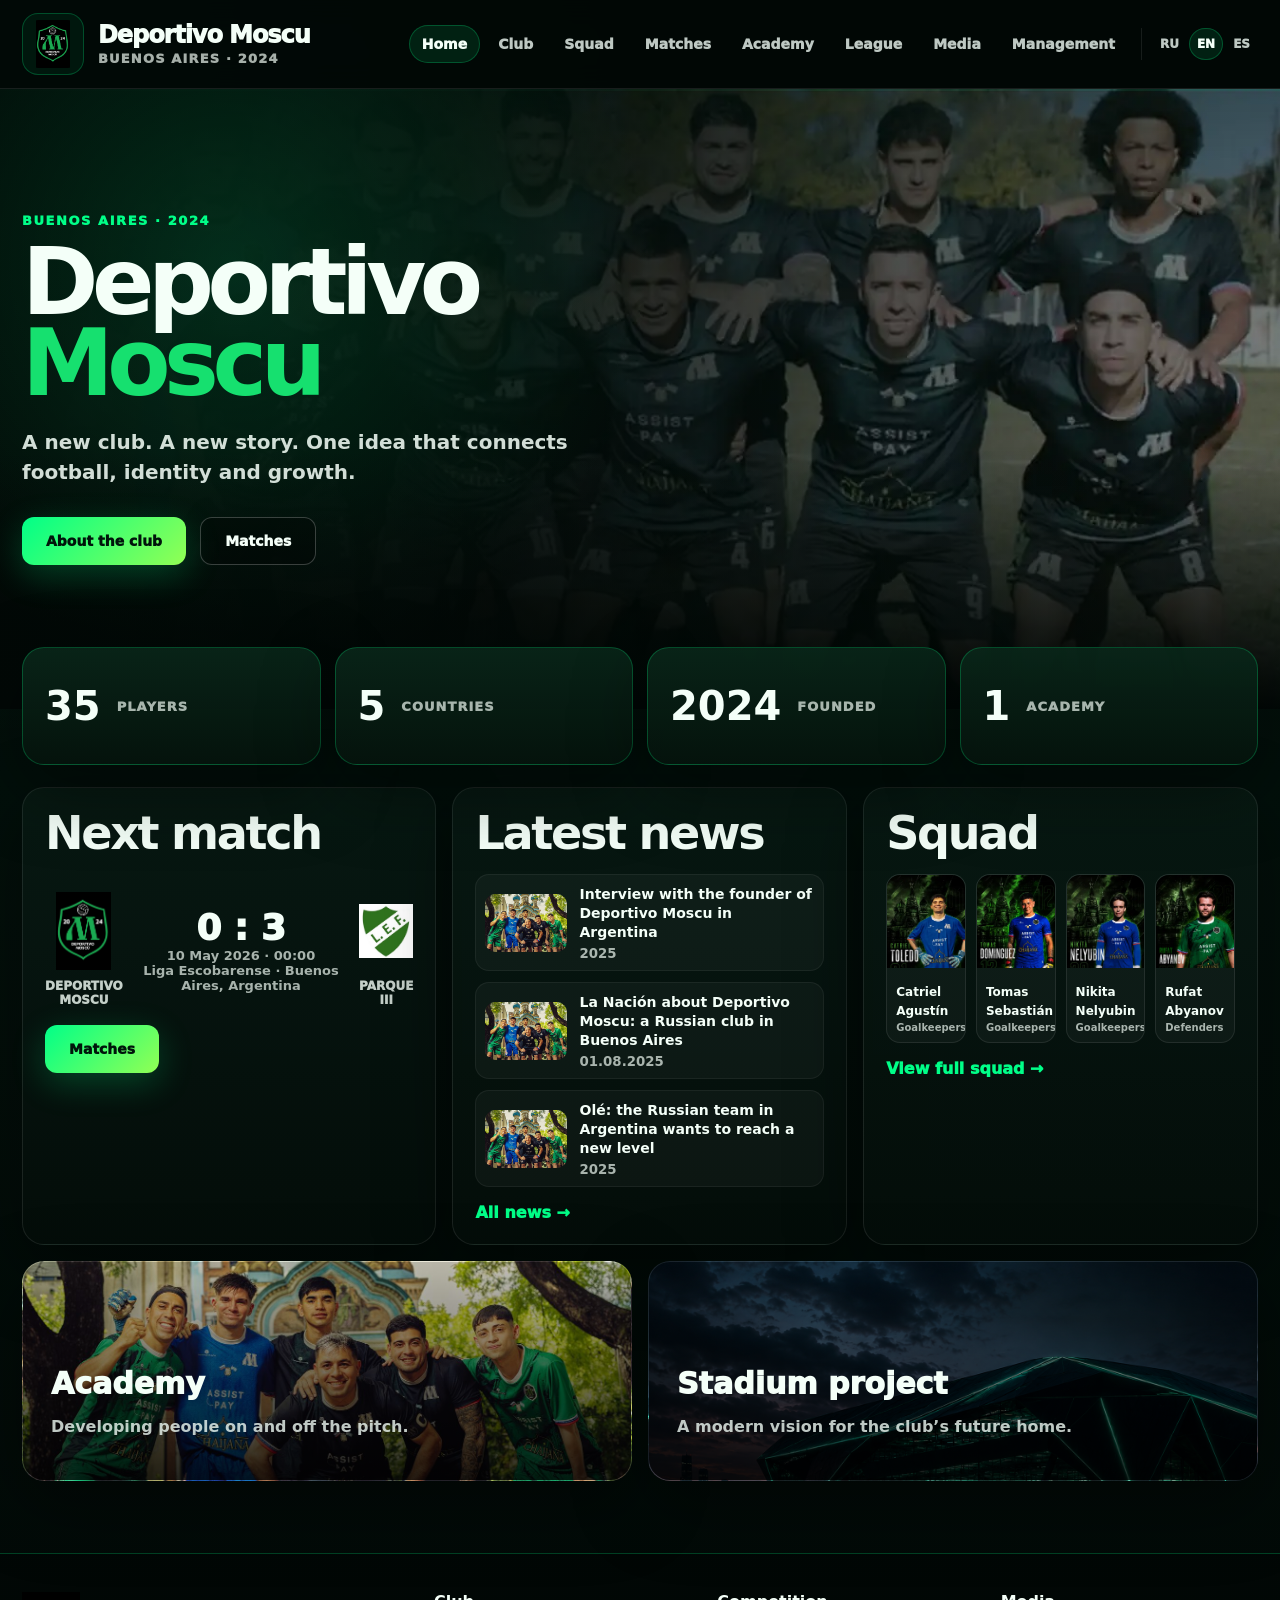
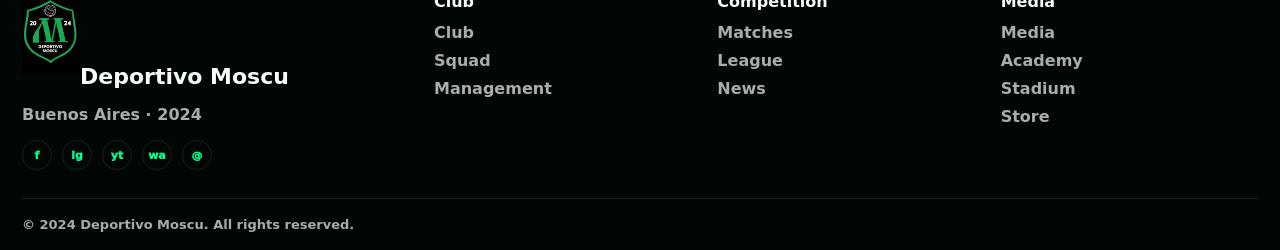
==== index.html @ e9fb39ff "Update index.html" ====
<!DOCTYPE html>

<html lang="es">
<head>
  <meta charset="UTF-8" />
  <meta name="viewport" content="width=device-width, initial-scale=1.0" />
  <title>Deportivo Moscu</title>
  <meta name="description" content="Sitio oficial de Deportivo Moscu, club de fútbol de Buenos Aires fundado en 2024." />
  <link rel="icon" href="images/logo.png" />
  <link rel="stylesheet" href="style.css?v=dm20260617_staff1" />
</head>
<body data-page="home">
<header class="site-header">
  <div class="container header-inner">
    <a class="brand" href="index.html" aria-label="Deportivo Moscu">
      <img src="images/logo.png" alt="Deportivo Moscu" class="brand-logo" width="62" height="62" />
      <span class="brand-name">Deportivo Moscu <small>Buenos Aires · 2024</small></span>
    </a>
    <button class="menu-toggle" type="button" aria-label="Menu" aria-expanded="false"><span></span><span></span><span></span></button>
    <nav class="main-nav" id="mainNav">
      <a class="active" href="index.html" data-i18n="nav.home">Inicio</a><a class="" href="club.html" data-i18n="nav.club">Club</a><a class="" href="team.html" data-i18n="nav.team">Plantel</a><a class="" href="matches.html" data-i18n="nav.matches">Partidos</a><a class="" href="academy.html" data-i18n="nav.academy">Academia</a><a class="" href="league.html" data-i18n="nav.league">Liga</a><a class="" href="media.html" data-i18n="nav.media">Media</a><a class="" href="management.html" data-i18n="nav.management">Gestión</a>
      <span class="lang-switch" aria-label="Language">
        <button type="button" data-lang="ru">RU</button><button type="button" data-lang="en">EN</button><button type="button" data-lang="es" class="active">ES</button>
      </span>
    </nav>
  </div>
</header>
<section class="hero" style="--hero-desktop:url('images/banners/dm_home_hero_desktop.webp');--hero-mobile:url('images/banners/dm_home_hero_mobile.webp')">
  <div class="hero-shade"></div>
  <div class="container hero-content">
    <p class="eyebrow" data-i18n="home.eyebrow">Buenos Aires · 2024</p>
    <h1 data-i18n="home.title">Deportivo <strong>Moscu</strong></h1>
    <p class="hero-lead" data-i18n="home.lead">Nuevo club. Nueva historia. Una idea que une fútbol, identidad y crecimiento.</p>
    <div class="hero-actions"><a href="club.html" class="btn btn-primary" data-i18n="common.about">Sobre el club</a><a href="matches.html" class="btn btn-ghost" data-i18n="common.matches">Partidos</a></div>
  </div>
</section>
<main>
  <section class="container stats-row" data-render="home-stats">
    <div class="stat-card"><b>40</b><span data-i18n="stats.players">jugadores</span></div>
    <div class="stat-card"><b>5</b><span data-i18n="stats.countries">países</span></div>
    <div class="stat-card"><b>2024</b><span data-i18n="stats.founded">fundación</span></div>
    <div class="stat-card"><b>1</b><span data-i18n="stats.academy">academia</span></div>
  </section>
  <section class="container home-layout">
    <article class="panel match-panel"><h2 data-i18n="home.nextMatch">Próximo partido</h2><div data-render="next-match" class="next-match-skeleton"><div class="next-match"><div class="team-badge"><img src="images/logo.png" alt=""><span>Deportivo Moscu</span></div><div><div class="vs">VS</div><div class="match-meta">Liga Escobarense<br>Buenos Aires</div></div><div class="team-badge"><img src="images/escobar_logo.PNG" alt=""><span>Rival</span></div></div></div></article>
    <article class="panel news-panel"><h2 data-i18n="home.latestNews">Últimas noticias</h2><div data-render="home-news"></div><a class="text-link" href="news.html" data-i18n="home.allNews">Ver todas las noticias →</a></article>
    <article class="panel squad-panel"><h2 data-i18n="nav.team">Plantel</h2><div class="mini-players" data-render="mini-players"></div><a class="text-link" href="team.html" data-i18n="home.fullTeam">Ver plantel completo →</a></article>
  </section>
  <section class="container promo-grid">
    <a class="promo-card photo" href="academy.html"><span data-i18n="home.academyTitle">Academia</span><p data-i18n="home.academyText">Formando personas dentro y fuera de la cancha.</p></a>
    <a class="promo-card stadium" href="stadium.html"><span data-i18n="home.stadiumTitle">Proyecto estadio</span><p data-i18n="home.stadiumText">Una visión moderna para la futura casa del club.</p></a>
  </section>
</main>
<footer class="site-footer">
  <div class="container footer-grid">
    <div class="footer-brand"><img src="images/logo.png" alt="Deportivo Moscu" class="footer-logo"><strong>Deportivo Moscu</strong><p>Buenos Aires · 2024</p><div class="socials"><span>f</span><span>ig</span><span>yt</span><span>wa</span><span>@</span></div></div>
    <div><h4 data-i18n="footer.club">Club</h4><a href="club.html" data-i18n="nav.club">Club</a><a href="team.html" data-i18n="nav.team">Plantel</a><a href="management.html" data-i18n="nav.management">Gestión</a></div>
    <div><h4 data-i18n="footer.comp">Competencia</h4><a href="matches.html" data-i18n="nav.matches">Partidos</a><a href="league.html" data-i18n="nav.league">Liga</a><a href="news.html" data-i18n="nav.news">Noticias</a></div>
    <div><h4 data-i18n="footer.media">Media</h4><a href="media.html" data-i18n="nav.media">Media</a><a href="academy.html" data-i18n="nav.academy">Academia</a><a href="stadium.html" data-i18n="nav.stadium">Estadio</a><a href="store.html" data-i18n="nav.store">Tienda</a></div>
  </div>
  <div class="container footer-bottom">© 2024 Deportivo Moscu. <span data-i18n="footer.rights">Todos los derechos reservados.</span></div>
</footer>
<script defer src="players-data.js?v=dm20260617_fix4"></script>
<script defer src="matches-data.js?v=dm20260617_fix4"></script>
<script defer src="league-data.js?v=dm20260617_fix4"></script>
<script defer src="news-data.js?v=dm20260617_fix4"></script>
<script defer src="app.js?v=dm20260617_staff1"></script>
</body>
</html>
---- style.css ----
:root{--bg:#020806;--bg2:#06140e;--panel:#071a12;--panel2:#0a2519;--text:#f4fff8;--muted:rgba(244,255,248,.68);--green:#16e06f;--green2:#00ff88;--green3:#92ff54;--line:rgba(0,255,136,.24);--line2:rgba(255,255,255,.09);--shadow:0 24px 75px rgba(0,0,0,.42);--radius:22px}*{box-sizing:border-box}html{scroll-behavior:smooth}body{margin:0;background:radial-gradient(circle at top left,rgba(0,255,136,.11),transparent 33%),linear-gradient(180deg,#020806 0%,#03100b 42%,#020806 100%);color:var(--text);font-family:Inter,system-ui,-apple-system,BlinkMacSystemFont,"Segoe UI",Arial,sans-serif;font-weight:650}a{color:inherit;text-decoration:none}img{max-width:100%}.container{width:min(100% - 44px,1320px);margin:0 auto}.site-header{position:sticky;top:0;z-index:1000;background:rgba(2,8,6,.93);backdrop-filter:blur(14px);border-bottom:1px solid var(--line2)}.header-inner{height:88px;display:flex;align-items:center;gap:20px}.brand{display:flex;align-items:center;gap:14px;min-width:285px}.brand-logo{width:62px;height:62px;object-fit:contain;border:1px solid var(--line);border-radius:16px;padding:6px;background:rgba(0,255,136,.06)}.brand-name{font-size:24px;font-weight:950;letter-spacing:-.045em;line-height:1}.brand-name small{display:block;color:var(--muted);font-size:13px;letter-spacing:.09em;text-transform:uppercase;margin-top:5px}.main-nav{margin-left:auto;display:flex;align-items:center;gap:5px}.main-nav a,.lang-switch button{border:0;background:transparent;color:rgba(244,255,248,.78);font:inherit;font-size:14px;font-weight:950;cursor:pointer;border-radius:999px;padding:11px 13px;white-space:nowrap}.main-nav a:hover,.main-nav a.active,.lang-switch button:hover,.lang-switch button.active{color:var(--text);background:rgba(0,255,136,.10);box-shadow:inset 0 0 0 1px var(--line)}.lang-switch{display:flex;gap:2px;margin-left:8px;padding-left:10px;border-left:1px solid var(--line2)}.lang-switch button{font-size:12px;padding:9px 8px}.menu-toggle{display:none;margin-left:auto;width:46px;height:42px;border:1px solid var(--line);border-radius:12px;background:rgba(0,255,136,.07);align-items:center;justify-content:center;flex-direction:column;gap:5px}.menu-toggle span{width:20px;height:2px;background:#eafff2;border-radius:2px}.hero{position:relative;min-height:620px;display:flex;align-items:stretch;background-image:linear-gradient(90deg,rgba(2,8,6,.97) 0%,rgba(2,8,6,.86) 33%,rgba(2,8,6,.36) 67%,rgba(2,8,6,.18) 100%),var(--hero-desktop);background-position:center;background-size:cover;overflow:hidden}.hero:after{content:"";position:absolute;left:0;right:0;bottom:0;height:42%;background:linear-gradient(0deg,var(--bg),transparent)}.hero-shade{position:absolute;inset:0;background:radial-gradient(circle at 18% 28%,rgba(0,255,136,.14),transparent 37%)}.hero-content{position:relative;z-index:2;padding:92px 0 112px;align-self:center}.eyebrow{margin:0 0 14px;color:var(--green2);font-size:13px;font-weight:950;letter-spacing:.12em;text-transform:uppercase}.hero h1{max-width:760px;margin:0;font-size:clamp(58px,7.2vw,118px);line-height:.88;letter-spacing:-.07em}.hero h1 strong,.green{color:var(--green)}.hero-lead{max-width:610px;margin:24px 0 0;color:rgba(244,255,248,.86);font-size:20px;line-height:1.48;font-weight:700}.hero-actions{display:flex;gap:14px;margin-top:30px;flex-wrap:wrap}.btn{display:inline-flex;align-items:center;justify-content:center;min-height:48px;border-radius:12px;padding:0 24px;font-weight:950;font-size:14px}.btn-primary{background:linear-gradient(135deg,var(--green2),var(--green3));color:#00150b;box-shadow:0 10px 34px rgba(0,255,136,.22)}.btn-ghost{border:1px solid rgba(255,255,255,.22);background:rgba(0,0,0,.28)}.stats-row{display:grid;grid-template-columns:repeat(4,1fr);gap:14px;margin-top:-62px;position:relative;z-index:5}.stat-card{min-height:118px;border:1px solid var(--line);background:linear-gradient(180deg,rgba(9,38,25,.92),rgba(5,19,13,.92));border-radius:var(--radius);box-shadow:var(--shadow);display:flex;align-items:center;gap:16px;padding:22px}.stat-card b{font-size:40px;line-height:1}.stat-card span{display:block;color:var(--muted);font-size:13px;font-weight:950;text-transform:uppercase;letter-spacing:.08em}.home-layout{display:grid;grid-template-columns:1.05fr 1fr 1fr;gap:16px;margin-top:22px}.panel,.info-card,.promo-card{border:1px solid var(--line2);background:linear-gradient(180deg,rgba(8,26,19,.88),rgba(4,13,10,.9));border-radius:var(--radius);box-shadow:var(--shadow)}.panel{padding:22px}.panel h2,.section-head h2{margin:0 0 18px;font-size:clamp(28px,3.6vw,52px);line-height:1;letter-spacing:-.05em}.next-match{display:grid;grid-template-columns:1fr auto 1fr;gap:18px;align-items:center;text-align:center;padding:18px 0}.team-badge{display:grid;gap:9px;justify-items:center;font-size:12px;font-weight:950;text-transform:uppercase;color:rgba(244,255,248,.8)}.team-badge img{width:78px;height:78px;object-fit:contain}.vs{font-size:36px;font-weight:1000}.match-meta{text-align:center;color:var(--muted);font-size:13px;font-weight:800}.news-mini{display:grid;gap:11px}.news-mini a{display:grid;grid-template-columns:82px 1fr;gap:12px;align-items:center;padding:9px;border-radius:14px;background:rgba(255,255,255,.035);border:1px solid rgba(255,255,255,.06)}.news-mini img{width:82px;height:58px;object-fit:cover;border-radius:10px}.news-mini b{font-size:14px}.news-mini small{display:block;color:var(--muted);margin-top:5px}.mini-players{display:grid;grid-template-columns:repeat(4,1fr);gap:10px}.mini-player{border:1px solid var(--line2);border-radius:14px;overflow:hidden;background:rgba(255,255,255,.035)}.mini-player img{width:100%;aspect-ratio:3/3.6;object-fit:cover;object-position:top center}.mini-player div{padding:9px}.mini-player b{font-size:12px}.mini-player small{display:block;color:var(--muted);font-size:10px;margin-top:3px}.text-link{display:inline-flex;margin-top:16px;color:var(--green2);font-weight:950}.promo-grid{display:grid;grid-template-columns:1fr 1fr;gap:16px;margin-top:16px;margin-bottom:72px}.promo-card{min-height:220px;padding:28px;display:flex;flex-direction:column;justify-content:flex-end;overflow:hidden;position:relative}.promo-card:before{content:"";position:absolute;inset:0;background:linear-gradient(0deg,rgba(0,0,0,.82),rgba(0,0,0,.2));z-index:1}.promo-card.photo{background:url('images/team-main.jpg') center/cover}.promo-card.stadium{background:url('stadium/stadium-hero.png') center/cover}.promo-card span,.promo-card p{position:relative;z-index:2}.promo-card span{font-size:30px;font-weight:1000}.promo-card p{max-width:520px;color:rgba(244,255,248,.78);font-weight:700}.page-stack{padding:72px 0 86px}.section-head{max-width:920px;margin-bottom:28px}.section-head.short{margin-top:34px}.section-head p:first-child{margin:0 0 10px;color:var(--green2);font-weight:950;letter-spacing:.12em;text-transform:uppercase;font-size:13px}.section-head p{color:var(--muted);font-size:18px;line-height:1.62;font-weight:650}.timeline{display:grid;grid-template-columns:repeat(4,1fr);gap:14px;margin:24px 0}.timeline div,.info-card{padding:22px}.timeline div{border:1px solid var(--line);border-radius:var(--radius);background:rgba(6,21,15,.72)}.timeline span{color:var(--green2);font-weight:1000}.timeline h3,.info-card h3{margin:10px 0 8px;font-size:22px;letter-spacing:-.03em}.timeline p,.info-card p,.info-card li{color:var(--muted);line-height:1.55;font-weight:650}.card-grid{display:grid;gap:16px;margin-top:16px}.card-grid.three{grid-template-columns:repeat(3,1fr)}.card-grid.four{grid-template-columns:repeat(4,1fr)}.logo-card img{width:110px;margin-top:20px}.filters{display:flex;gap:10px;flex-wrap:wrap;margin:20px 0 24px}.filters button{border:1px solid var(--line);background:rgba(255,255,255,.035);color:var(--text);border-radius:999px;padding:12px 18px;font-weight:950;cursor:pointer}.filters button.active{background:var(--green2);color:#00140a}.players-grid{display:grid;grid-template-columns:repeat(5,1fr);gap:14px}.player-card{border:1px solid var(--line2);border-radius:18px;background:rgba(6,20,15,.86);overflow:hidden;box-shadow:var(--shadow)}.player-card img{width:100%;aspect-ratio:3/4.1;object-fit:cover;object-position:top center;background:#07110d}.player-info{padding:14px}.player-top{display:flex;justify-content:space-between;gap:10px}.player-top b{font-size:16px}.num{color:var(--green2);font-size:26px;font-weight:1000}.player-info p{margin:8px 0 0;color:var(--muted);font-size:13px;font-weight:700}.empty-card{grid-column:1/-1;border:1px solid var(--line2);border-radius:18px;padding:28px;text-align:center;color:var(--muted);background:rgba(6,20,15,.72)}.matches-list{display:grid;gap:12px}.match-row{display:grid;grid-template-columns:110px 1fr auto;gap:16px;align-items:center;padding:18px;border:1px solid var(--line2);border-radius:16px;background:rgba(6,20,15,.76)}.match-row b{font-size:18px}.match-row small{color:var(--muted);font-weight:800}.score{font-size:22px;font-weight:1000;color:var(--green2)}.table-wrap{overflow:auto;border:1px solid var(--line2);border-radius:18px;background:rgba(6,20,15,.78)}.league-table{width:100%;border-collapse:collapse;min-width:760px}.league-table th,.league-table td{padding:16px;border-bottom:1px solid var(--line2);text-align:left}.league-table th{color:var(--green2);font-size:12px;text-transform:uppercase;letter-spacing:.08em}.league-table tr.moscu{background:rgba(0,255,136,.09)}.news-grid{display:grid;grid-template-columns:repeat(3,1fr);gap:16px}.news-card{border:1px solid var(--line2);border-radius:18px;background:rgba(6,20,15,.82);overflow:hidden;box-shadow:var(--shadow)}.news-card img{width:100%;aspect-ratio:16/9;object-fit:cover}.news-card div{padding:18px}.news-card small{color:var(--green2);font-weight:950}.news-card h3{margin:9px 0;font-size:21px}.news-card p{color:var(--muted);line-height:1.55;font-weight:650}.staff-grid{display:grid;grid-template-columns:repeat(5,1fr);gap:16px}.staff-card{border:1px solid var(--line2);border-radius:18px;padding:20px;background:rgba(6,20,15,.82);min-height:260px;display:flex;flex-direction:column;box-shadow:var(--shadow)}.staff-photo{height:120px;border-radius:14px;background:radial-gradient(circle at 40% 20%,rgba(0,255,136,.18),transparent 42%),linear-gradient(135deg,#0b1f17,#030806);display:grid;place-items:center;margin-bottom:16px}.staff-photo img{width:72px}.staff-card h3{margin:0;font-size:20px}.staff-card b{color:var(--green2);font-size:13px;margin:7px 0 12px}.staff-card p{color:var(--muted);line-height:1.5;font-weight:650}.wide-photo{width:100%;border-radius:22px;border:1px solid var(--line2);box-shadow:var(--shadow);margin-top:24px;max-height:560px;object-fit:cover}.site-footer{border-top:1px solid var(--line);padding:38px 0 18px;background:rgba(0,0,0,.28)}.footer-grid{display:grid;grid-template-columns:1.5fr repeat(3,1fr);gap:26px}.footer-logo{width:58px;margin-bottom:10px}.footer-grid strong{font-size:22px}.footer-grid p,.footer-grid a{color:var(--muted);font-weight:650}.footer-grid a{display:block;margin:9px 0}.footer-grid h4{margin:0 0 12px}.socials{display:flex;gap:10px;margin-top:14px}.socials span{width:30px;height:30px;border:1px solid var(--line2);border-radius:50%;display:grid;place-items:center;color:var(--green2);font-size:11px;font-weight:950}.footer-bottom{margin-top:28px;padding-top:18px;border-top:1px solid var(--line2);color:var(--muted);font-size:13px}@media(max-width:1200px){.brand{min-width:240px}.brand-name{font-size:21px}.main-nav a{font-size:13px;padding:10px 10px}.staff-grid{grid-template-columns:repeat(3,1fr)}.players-grid{grid-template-columns:repeat(4,1fr)}}@media(max-width:1050px){.menu-toggle{display:flex}.main-nav{position:fixed;left:16px;right:16px;top:98px;display:none;flex-direction:column;align-items:stretch;background:rgba(2,7,5,.97);border:1px solid var(--line);border-radius:18px;padding:14px;box-shadow:var(--shadow)}.main-nav.open{display:flex}.main-nav a{padding:13px}.lang-switch{border-left:0;border-top:1px solid var(--line2);margin:8px 0 0;padding:12px 0 0}.home-layout,.card-grid.three,.card-grid.four,.news-grid{grid-template-columns:1fr 1fr}.players-grid{grid-template-columns:repeat(3,1fr)}.stats-row{grid-template-columns:repeat(2,1fr)}.timeline{grid-template-columns:1fr 1fr}.staff-grid{grid-template-columns:repeat(2,1fr)}}@media(max-width:680px){.container{width:min(100% - 22px,1240px)}.header-inner{height:78px}.brand{min-width:0}.brand-name{font-size:18px}.brand-logo{width:50px;height:50px}.main-nav{top:86px}.hero{min-height:520px;background-image:linear-gradient(90deg,rgba(2,7,5,.96),rgba(2,7,5,.7)),var(--hero-mobile)}.hero-content{padding:58px 0 72px}.hero h1{font-size:clamp(48px,15vw,70px)}.hero-lead{font-size:17px}.stats-row{grid-template-columns:1fr;margin-top:-36px}.stat-card{min-height:90px}.home-layout,.promo-grid,.card-grid.three,.card-grid.four,.news-grid,.staff-grid,.timeline{grid-template-columns:1fr}.players-grid{grid-template-columns:1fr 1fr}.mini-players{grid-template-columns:1fr 1fr}.match-row{grid-template-columns:1fr;gap:8px}.footer-grid{grid-template-columns:1fr}.section-head p{font-size:16px}.next-match{grid-template-columns:1fr}.vs{font-size:28px}}@media(max-width:420px){.players-grid{grid-template-columns:1fr}.hero-actions .btn{width:100%}}
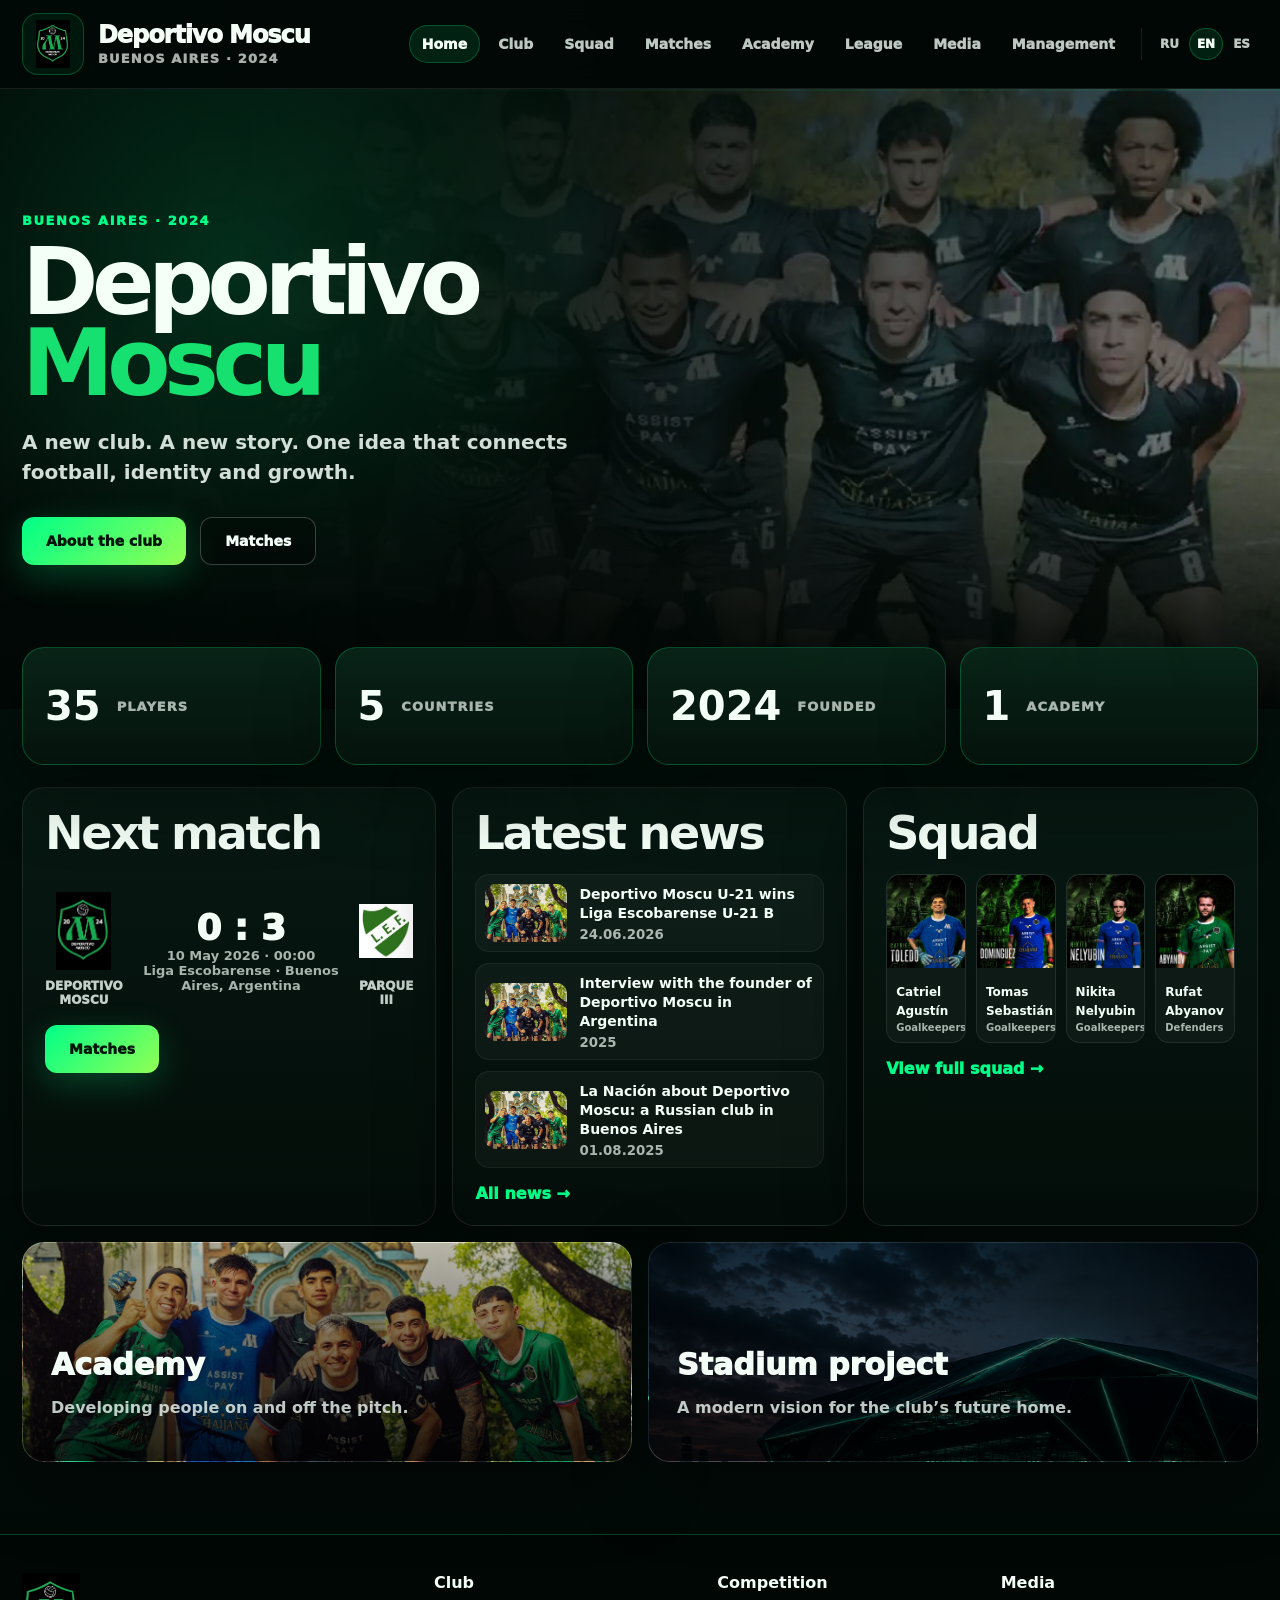
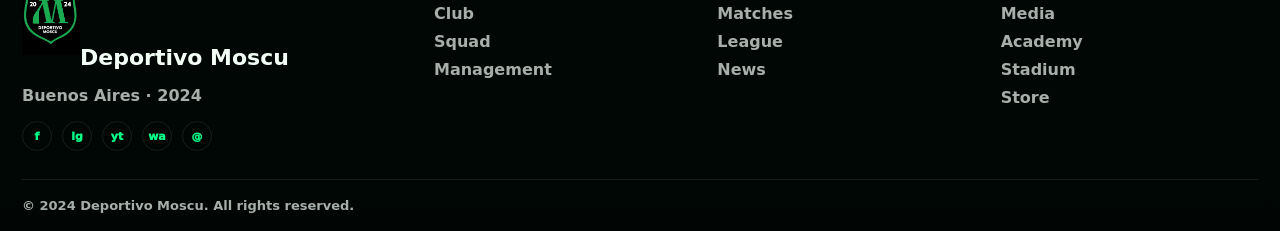
==== commit 4244a0fb: "Add files via upload" ====
--- a/index.html
+++ b/index.html
@@ -1,5 +1,4 @@
 <!DOCTYPE html>
-
 <html lang="es">
 <head>
   <meta charset="UTF-8" />
@@ -63,7 +62,7 @@
 <script defer src="players-data.js?v=dm20260617_fix4"></script>
 <script defer src="matches-data.js?v=dm20260617_fix4"></script>
 <script defer src="league-data.js?v=dm20260617_fix4"></script>
-<script defer src="news-data.js?v=dm20260617_fix4"></script>
+<script defer src="news-data.js?v=dm20260624_u21_final"></script>
 <script defer src="app.js?v=dm20260617_staff1"></script>
 </body>
 </html>
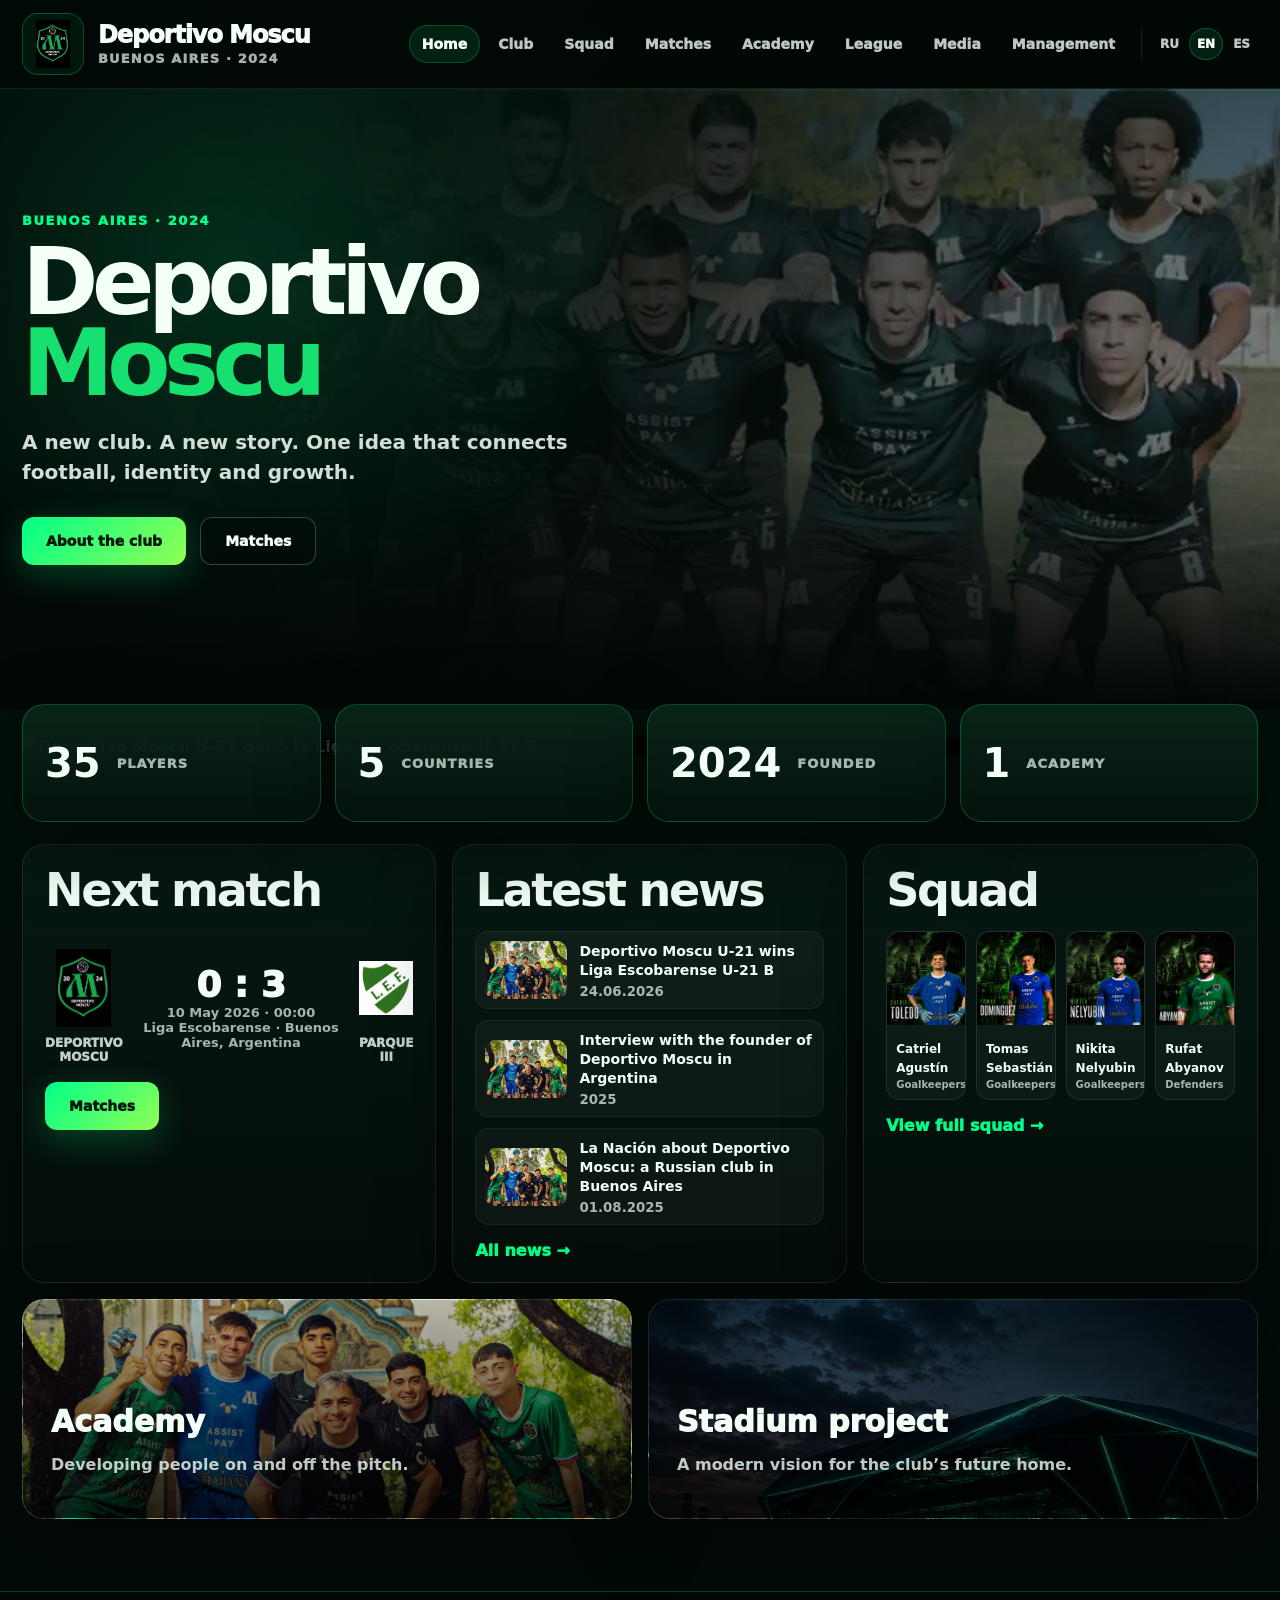
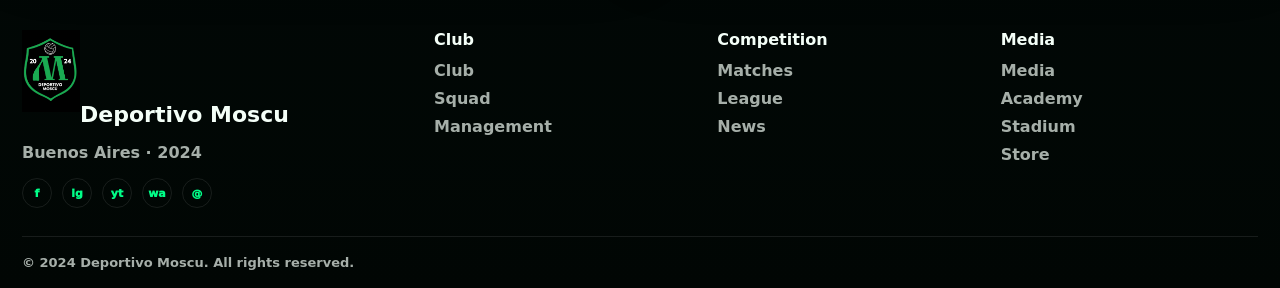
==== commit 4c512f04: "Update index.html" ====
--- a/index.html
+++ b/index.html
@@ -34,6 +34,69 @@
   </div>
 </section>
 <main>
+  <style>
+  .u21-home-banner {
+    margin: 28px auto 10px;
+  }
+  .u21-home-banner a {
+    display: block;
+    position: relative;
+    overflow: hidden;
+    border-radius: 26px;
+    text-decoration: none;
+    box-shadow: 0 16px 40px rgba(0,0,0,.28);
+  }
+  .u21-home-banner img {
+    display: block;
+    width: 100%;
+    height: auto;
+  }
+  .u21-home-banner .u21-home-overlay {
+    position: absolute;
+    left: 0;
+    right: 0;
+    bottom: 0;
+    padding: 22px;
+    background: linear-gradient(180deg, rgba(0,0,0,0) 0%, rgba(0,0,0,.82) 100%);
+    color: #fff;
+  }
+  .u21-home-banner .u21-home-kicker {
+    display: inline-block;
+    margin-bottom: 8px;
+    padding: 8px 14px;
+    border-radius: 999px;
+    background: #00f08a;
+    color: #04130c;
+    font-size: 13px;
+    font-weight: 800;
+    letter-spacing: .08em;
+    text-transform: uppercase;
+  }
+  .u21-home-banner h2 {
+    margin: 0 0 8px;
+    color: #fff;
+    font-size: clamp(26px, 3vw, 42px);
+    line-height: 1.05;
+  }
+  .u21-home-banner p {
+    margin: 0;
+    color: rgba(255,255,255,.85);
+    font-size: 16px;
+    line-height: 1.45;
+    max-width: 860px;
+  }
+</style>
+
+<section class="container u21-home-banner">
+  <a href="u21-champions-2025-26.html">
+    <img src="images/news/u21-champions-home-banner.webp" alt="Deportivo Moscu U-21 ganó la Liga Escobarense U-21 B" loading="lazy" />
+    <div class="u21-home-overlay">
+      <span class="u21-home-kicker">Campeones 2025/26</span>
+      <h2>Deportivo Moscu U-21 ganó la Liga Escobarense U-21 B</h2>
+      <p>La juventud de Deportivo Moscu se consagró campeona con 60 puntos. Tomas Soley terminó como máximo goleador con 19 goles en 22 partidos.</p>
+    </div>
+  </a>
+</section>
   <section class="container stats-row" data-render="home-stats">
     <div class="stat-card"><b>40</b><span data-i18n="stats.players">jugadores</span></div>
     <div class="stat-card"><b>5</b><span data-i18n="stats.countries">países</span></div>
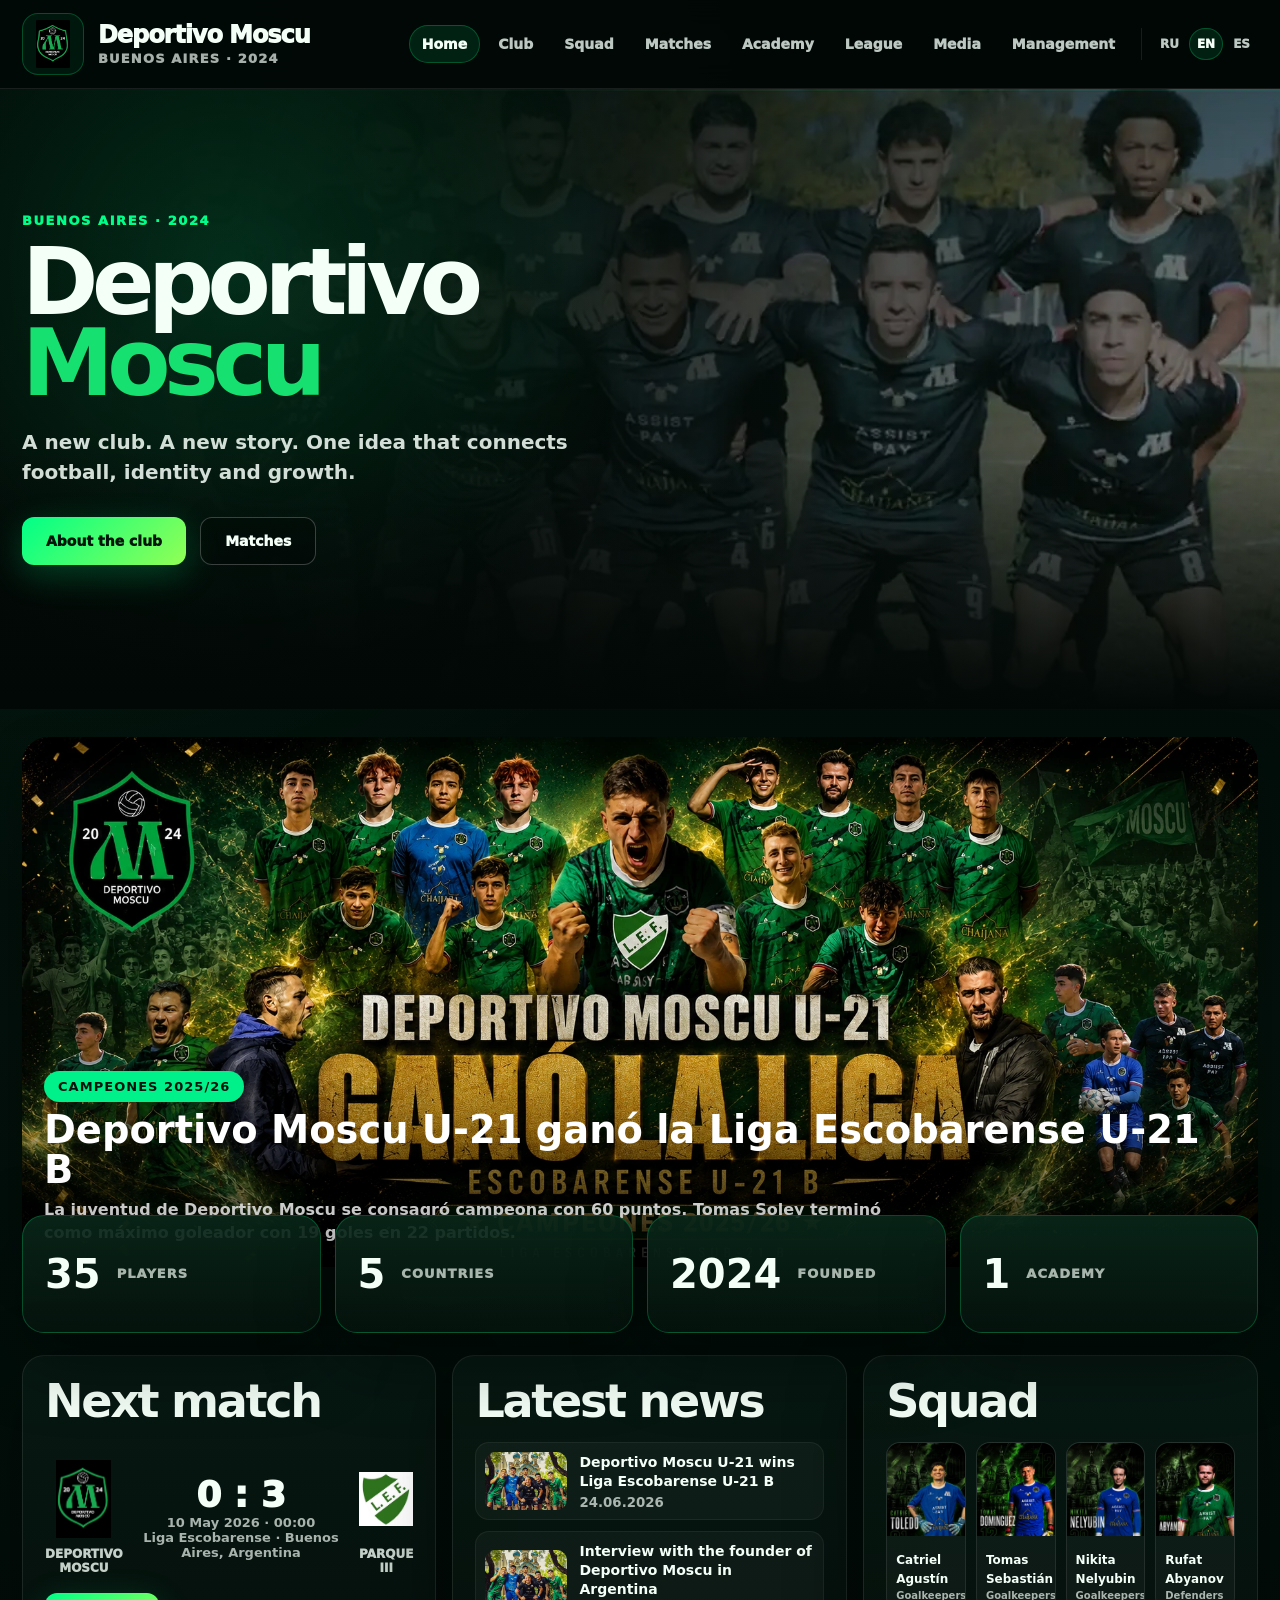
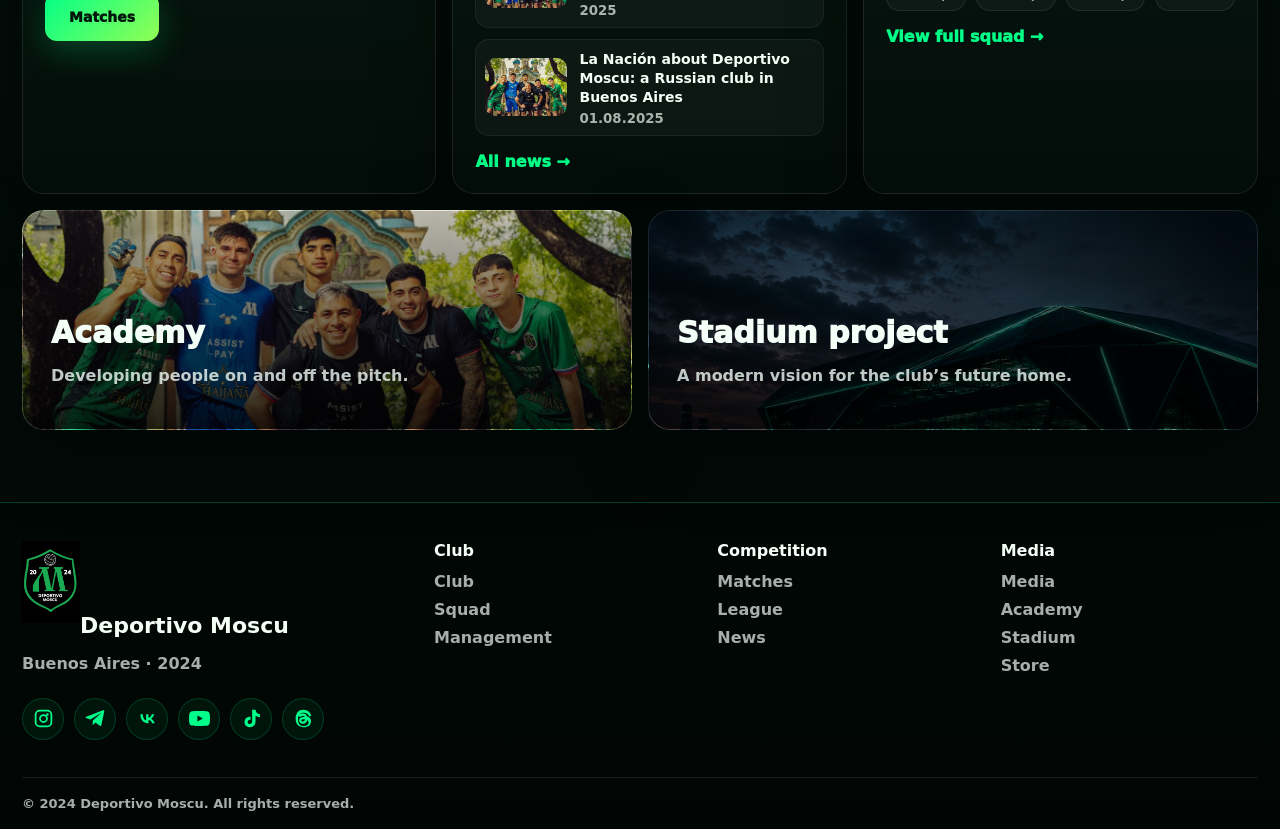
==== commit 05d65922: "Update index.html" ====
--- a/index.html
+++ b/index.html
@@ -128,4 +128,5 @@
 <script defer src="news-data.js?v=dm20260624_u21_final"></script>
 <script defer src="app.js?v=dm20260617_staff1"></script>
 </body>
+  <script defer src="social-links.js?v=dm_social_20260624_final"></script>
 </html>
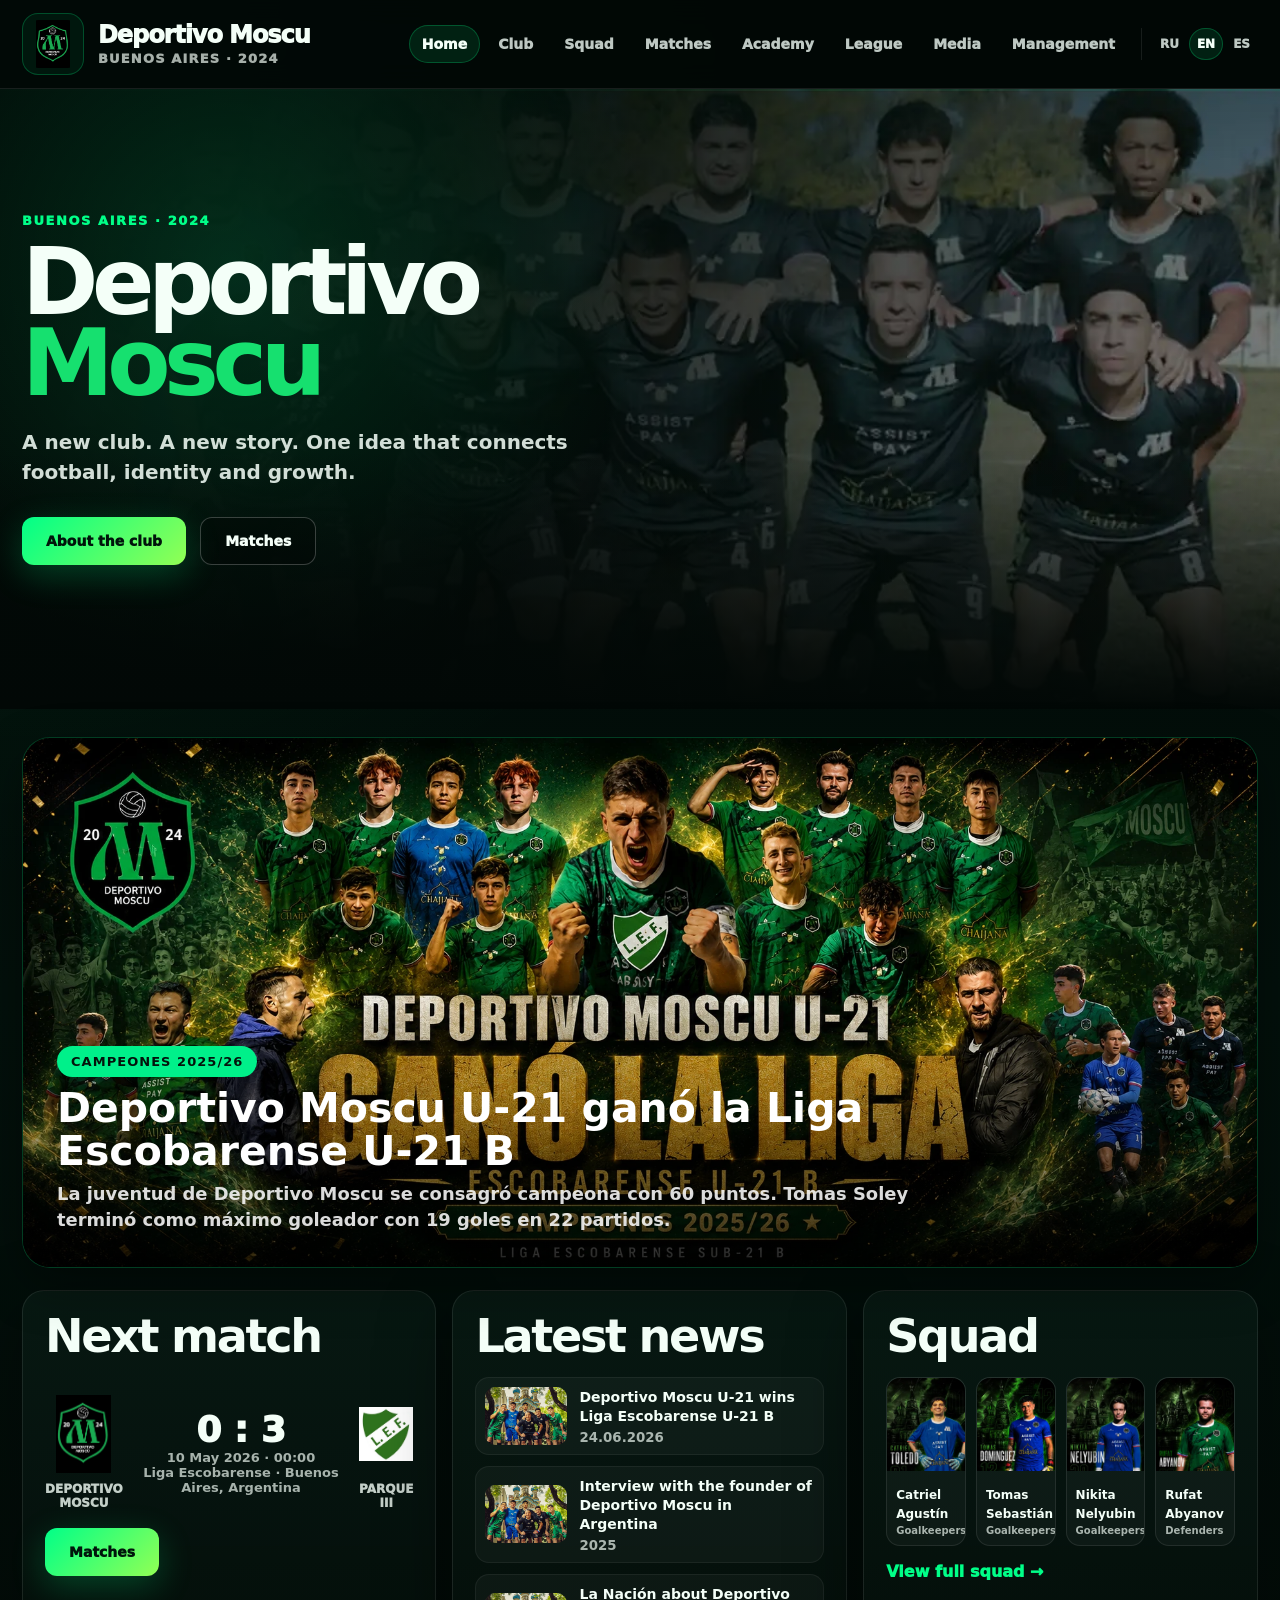
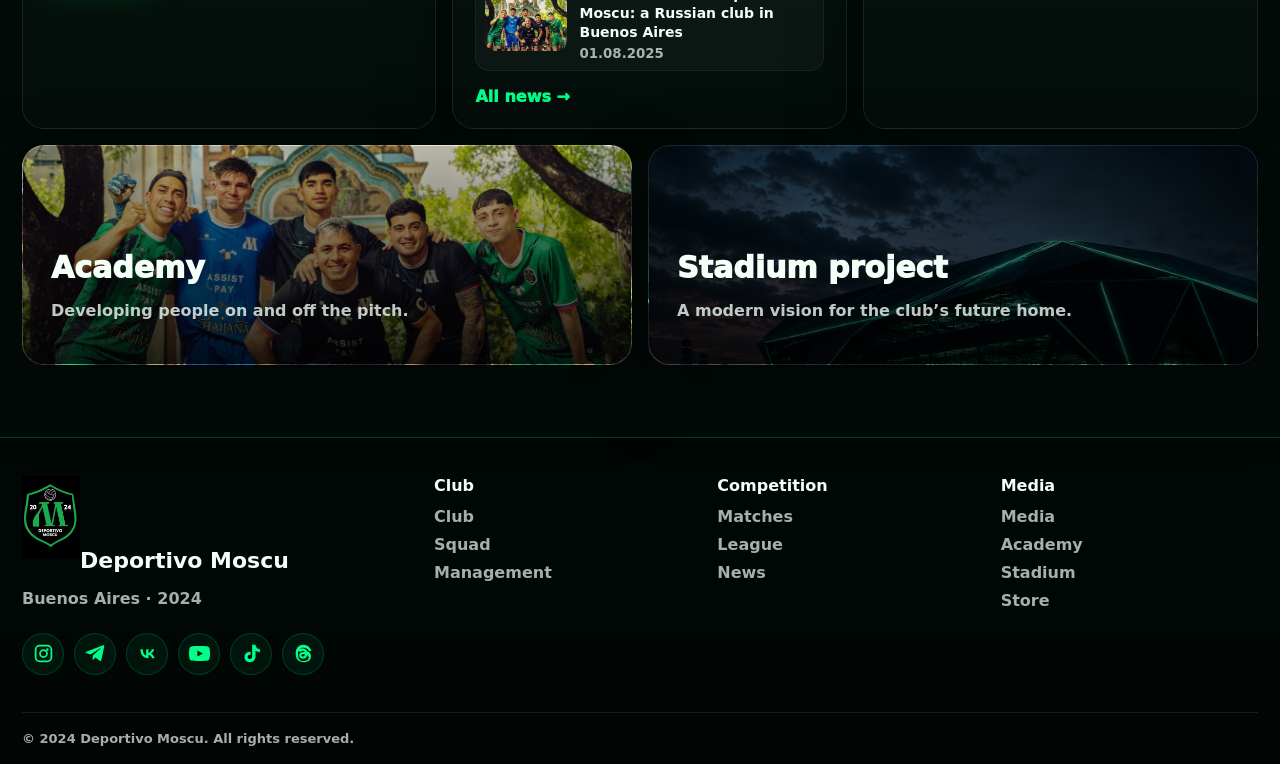
==== commit 4e2f5d30: "Add files via upload" ====
--- a/index.html
+++ b/index.html
@@ -7,7 +7,92 @@
   <meta name="description" content="Sitio oficial de Deportivo Moscu, club de fútbol de Buenos Aires fundado en 2024." />
   <link rel="icon" href="images/logo.png" />
   <link rel="stylesheet" href="style.css?v=dm20260617_staff1" />
+
+  <style>
+    .u21-home-banner {
+      margin: 28px auto 18px;
+    }
+
+    .u21-home-banner a {
+      display: block;
+      position: relative;
+      overflow: hidden;
+      border-radius: 28px;
+      text-decoration: none;
+      background: #03120b;
+      box-shadow: 0 18px 48px rgba(0, 0, 0, .34);
+      border: 1px solid rgba(0, 255, 138, .18);
+    }
+
+    .u21-home-banner img {
+      display: block;
+      width: 100%;
+      height: auto;
+      aspect-ratio: 21 / 9;
+      object-fit: cover;
+    }
+
+    .u21-home-banner .u21-home-overlay {
+      position: absolute;
+      left: 0;
+      right: 0;
+      bottom: 0;
+      padding: clamp(18px, 3vw, 34px);
+      background: linear-gradient(180deg, rgba(0,0,0,0) 0%, rgba(0,0,0,.78) 100%);
+      color: #fff;
+    }
+
+    .u21-home-banner .u21-home-kicker {
+      display: inline-block;
+      margin-bottom: 10px;
+      padding: 8px 14px;
+      border-radius: 999px;
+      background: #00f08a;
+      color: #04130c;
+      font-size: 13px;
+      font-weight: 900;
+      letter-spacing: .08em;
+      text-transform: uppercase;
+    }
+
+    .u21-home-banner h2 {
+      margin: 0 0 8px;
+      color: #fff;
+      font-size: clamp(25px, 3.2vw, 46px);
+      line-height: 1.05;
+      max-width: 980px;
+    }
+
+    .u21-home-banner p {
+      margin: 0;
+      color: rgba(255,255,255,.86);
+      font-size: clamp(14px, 1.4vw, 18px);
+      line-height: 1.45;
+      max-width: 860px;
+    }
+
+    @media (max-width: 720px) {
+      .u21-home-banner {
+        margin-top: 18px;
+      }
+
+      .u21-home-banner a {
+        border-radius: 20px;
+      }
+
+      .u21-home-banner img {
+        aspect-ratio: 16 / 10;
+      }
+
+      .u21-home-banner .u21-home-overlay {
+        position: relative;
+        background: #03120b;
+        padding: 18px;
+      }
+    }
+  </style>
 </head>
+
 <body data-page="home">
 <header class="site-header">
   <div class="container header-inner">
@@ -24,6 +109,7 @@
     </nav>
   </div>
 </header>
+
 <section class="hero" style="--hero-desktop:url('images/banners/dm_home_hero_desktop.webp');--hero-mobile:url('images/banners/dm_home_hero_mobile.webp')">
   <div class="hero-shade"></div>
   <div class="container hero-content">
@@ -33,86 +119,31 @@
     <div class="hero-actions"><a href="club.html" class="btn btn-primary" data-i18n="common.about">Sobre el club</a><a href="matches.html" class="btn btn-ghost" data-i18n="common.matches">Partidos</a></div>
   </div>
 </section>
+
 <main>
-  <style>
-  .u21-home-banner {
-    margin: 28px auto 10px;
-  }
-  .u21-home-banner a {
-    display: block;
-    position: relative;
-    overflow: hidden;
-    border-radius: 26px;
-    text-decoration: none;
-    box-shadow: 0 16px 40px rgba(0,0,0,.28);
-  }
-  .u21-home-banner img {
-    display: block;
-    width: 100%;
-    height: auto;
-  }
-  .u21-home-banner .u21-home-overlay {
-    position: absolute;
-    left: 0;
-    right: 0;
-    bottom: 0;
-    padding: 22px;
-    background: linear-gradient(180deg, rgba(0,0,0,0) 0%, rgba(0,0,0,.82) 100%);
-    color: #fff;
-  }
-  .u21-home-banner .u21-home-kicker {
-    display: inline-block;
-    margin-bottom: 8px;
-    padding: 8px 14px;
-    border-radius: 999px;
-    background: #00f08a;
-    color: #04130c;
-    font-size: 13px;
-    font-weight: 800;
-    letter-spacing: .08em;
-    text-transform: uppercase;
-  }
-  .u21-home-banner h2 {
-    margin: 0 0 8px;
-    color: #fff;
-    font-size: clamp(26px, 3vw, 42px);
-    line-height: 1.05;
-  }
-  .u21-home-banner p {
-    margin: 0;
-    color: rgba(255,255,255,.85);
-    font-size: 16px;
-    line-height: 1.45;
-    max-width: 860px;
-  }
-</style>
+  <section class="container u21-home-banner">
+    <a href="u21-champions-2025-26.html" aria-label="Leer noticia: Deportivo Moscu U-21 ganó la Liga Escobarense U-21 B">
+      <img src="images/news/u21-champions-home-banner.webp" alt="Deportivo Moscu U-21 ganó la Liga Escobarense U-21 B" loading="eager" />
+      <div class="u21-home-overlay">
+        <span class="u21-home-kicker">Campeones 2025/26</span>
+        <h2>Deportivo Moscu U-21 ganó la Liga Escobarense U-21 B</h2>
+        <p>La juventud de Deportivo Moscu se consagró campeona con 60 puntos. Tomas Soley terminó como máximo goleador con 19 goles en 22 partidos.</p>
+      </div>
+    </a>
+  </section>
 
-<section class="container u21-home-banner">
-  <a href="u21-champions-2025-26.html">
-    <img src="images/news/u21-champions-home-banner.webp" alt="Deportivo Moscu U-21 ganó la Liga Escobarense U-21 B" loading="lazy" />
-    <div class="u21-home-overlay">
-      <span class="u21-home-kicker">Campeones 2025/26</span>
-      <h2>Deportivo Moscu U-21 ganó la Liga Escobarense U-21 B</h2>
-      <p>La juventud de Deportivo Moscu se consagró campeona con 60 puntos. Tomas Soley terminó como máximo goleador con 19 goles en 22 partidos.</p>
-    </div>
-  </a>
-</section>
-  <section class="container stats-row" data-render="home-stats">
-    <div class="stat-card"><b>40</b><span data-i18n="stats.players">jugadores</span></div>
-    <div class="stat-card"><b>5</b><span data-i18n="stats.countries">países</span></div>
-    <div class="stat-card"><b>2024</b><span data-i18n="stats.founded">fundación</span></div>
-    <div class="stat-card"><b>1</b><span data-i18n="stats.academy">academia</span></div>
-  </section>
   <section class="container home-layout">
     <article class="panel match-panel"><h2 data-i18n="home.nextMatch">Próximo partido</h2><div data-render="next-match" class="next-match-skeleton"><div class="next-match"><div class="team-badge"><img src="images/logo.png" alt=""><span>Deportivo Moscu</span></div><div><div class="vs">VS</div><div class="match-meta">Liga Escobarense<br>Buenos Aires</div></div><div class="team-badge"><img src="images/escobar_logo.PNG" alt=""><span>Rival</span></div></div></div></article>
     <article class="panel news-panel"><h2 data-i18n="home.latestNews">Últimas noticias</h2><div data-render="home-news"></div><a class="text-link" href="news.html" data-i18n="home.allNews">Ver todas las noticias →</a></article>
     <article class="panel squad-panel"><h2 data-i18n="nav.team">Plantel</h2><div class="mini-players" data-render="mini-players"></div><a class="text-link" href="team.html" data-i18n="home.fullTeam">Ver plantel completo →</a></article>
   </section>
+
   <section class="container promo-grid">
     <a class="promo-card photo" href="academy.html"><span data-i18n="home.academyTitle">Academia</span><p data-i18n="home.academyText">Formando personas dentro y fuera de la cancha.</p></a>
     <a class="promo-card stadium" href="stadium.html"><span data-i18n="home.stadiumTitle">Proyecto estadio</span><p data-i18n="home.stadiumText">Una visión moderna para la futura casa del club.</p></a>
   </section>
 </main>
+
 <footer class="site-footer">
   <div class="container footer-grid">
     <div class="footer-brand"><img src="images/logo.png" alt="Deportivo Moscu" class="footer-logo"><strong>Deportivo Moscu</strong><p>Buenos Aires · 2024</p><div class="socials"><span>f</span><span>ig</span><span>yt</span><span>wa</span><span>@</span></div></div>
@@ -122,11 +153,12 @@
   </div>
   <div class="container footer-bottom">© 2024 Deportivo Moscu. <span data-i18n="footer.rights">Todos los derechos reservados.</span></div>
 </footer>
+
 <script defer src="players-data.js?v=dm20260617_fix4"></script>
 <script defer src="matches-data.js?v=dm20260617_fix4"></script>
 <script defer src="league-data.js?v=dm20260617_fix4"></script>
-<script defer src="news-data.js?v=dm20260624_u21_final"></script>
+<script defer src="news-data.js?v=dm20260624_home_banner_full"></script>
 <script defer src="app.js?v=dm20260617_staff1"></script>
+<script defer src="social-links.js?v=dm_social_20260624_final"></script>
 </body>
-  <script defer src="social-links.js?v=dm_social_20260624_final"></script>
 </html>
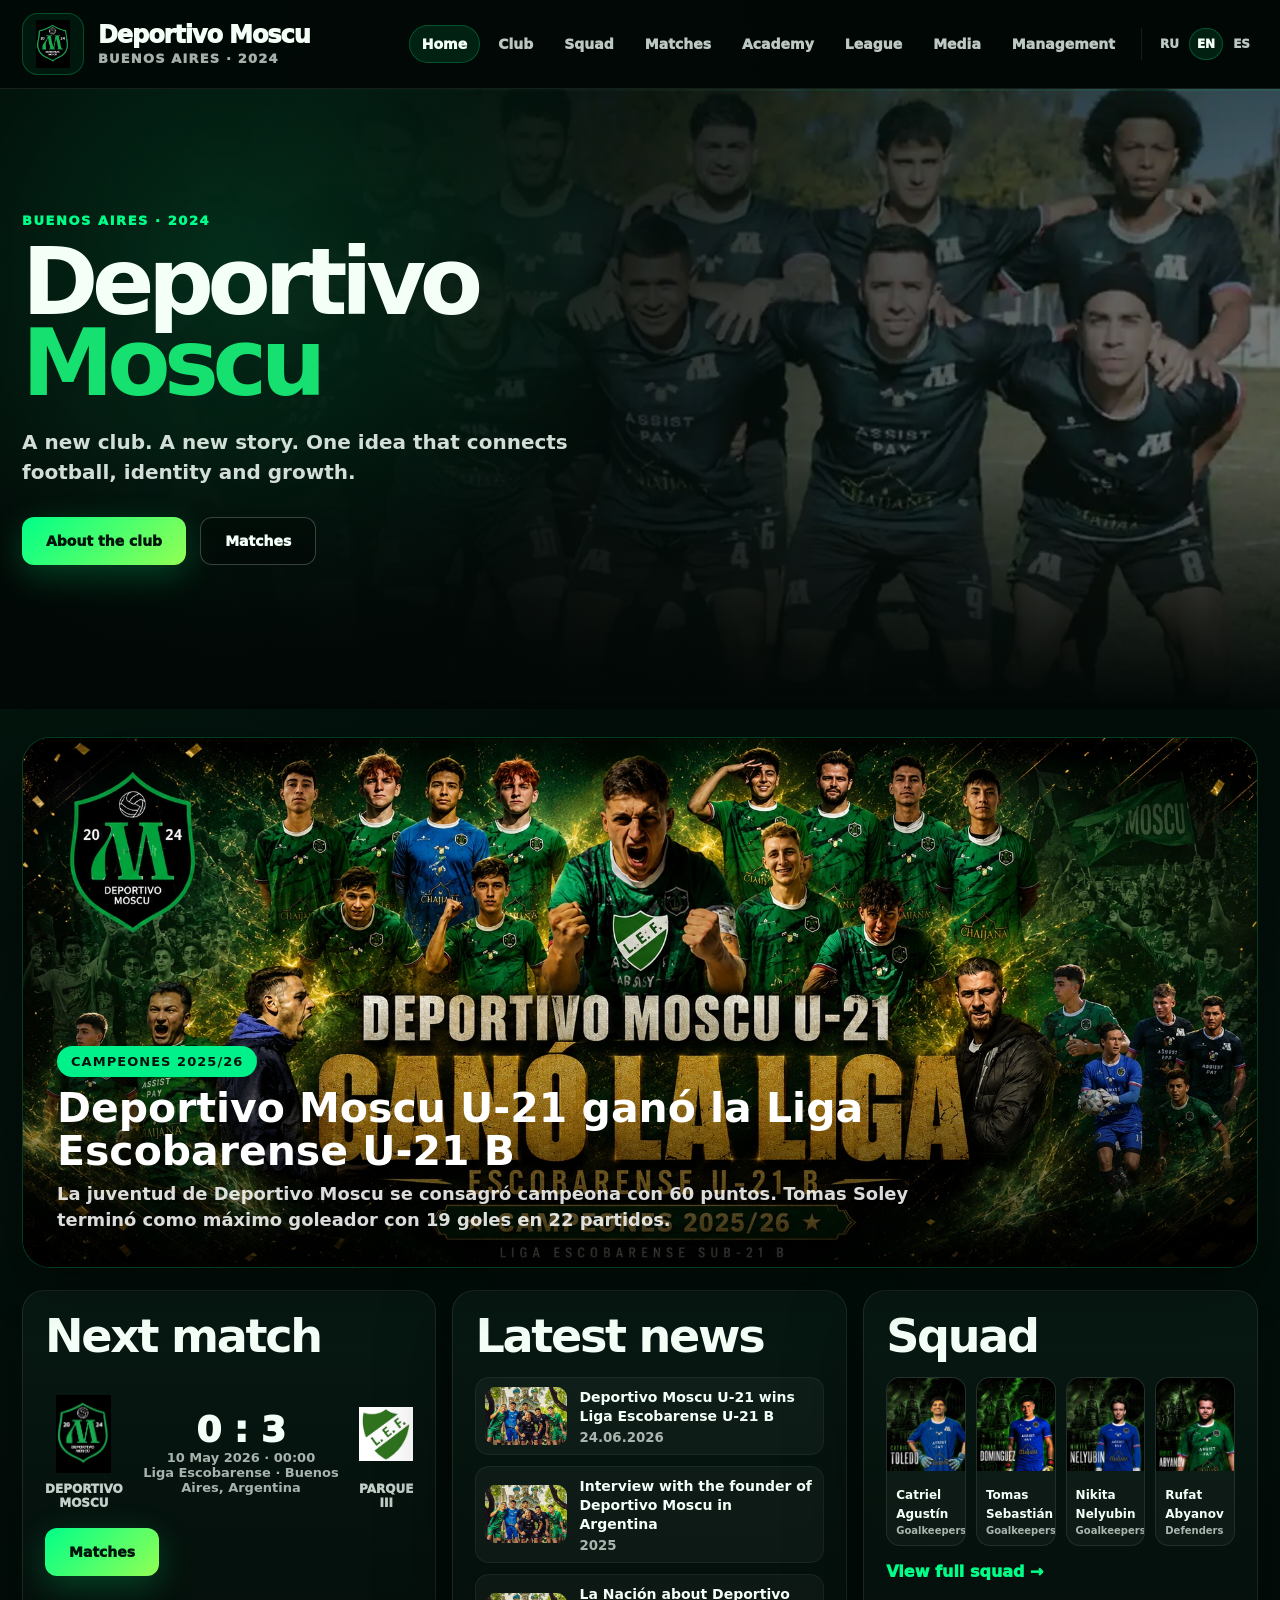
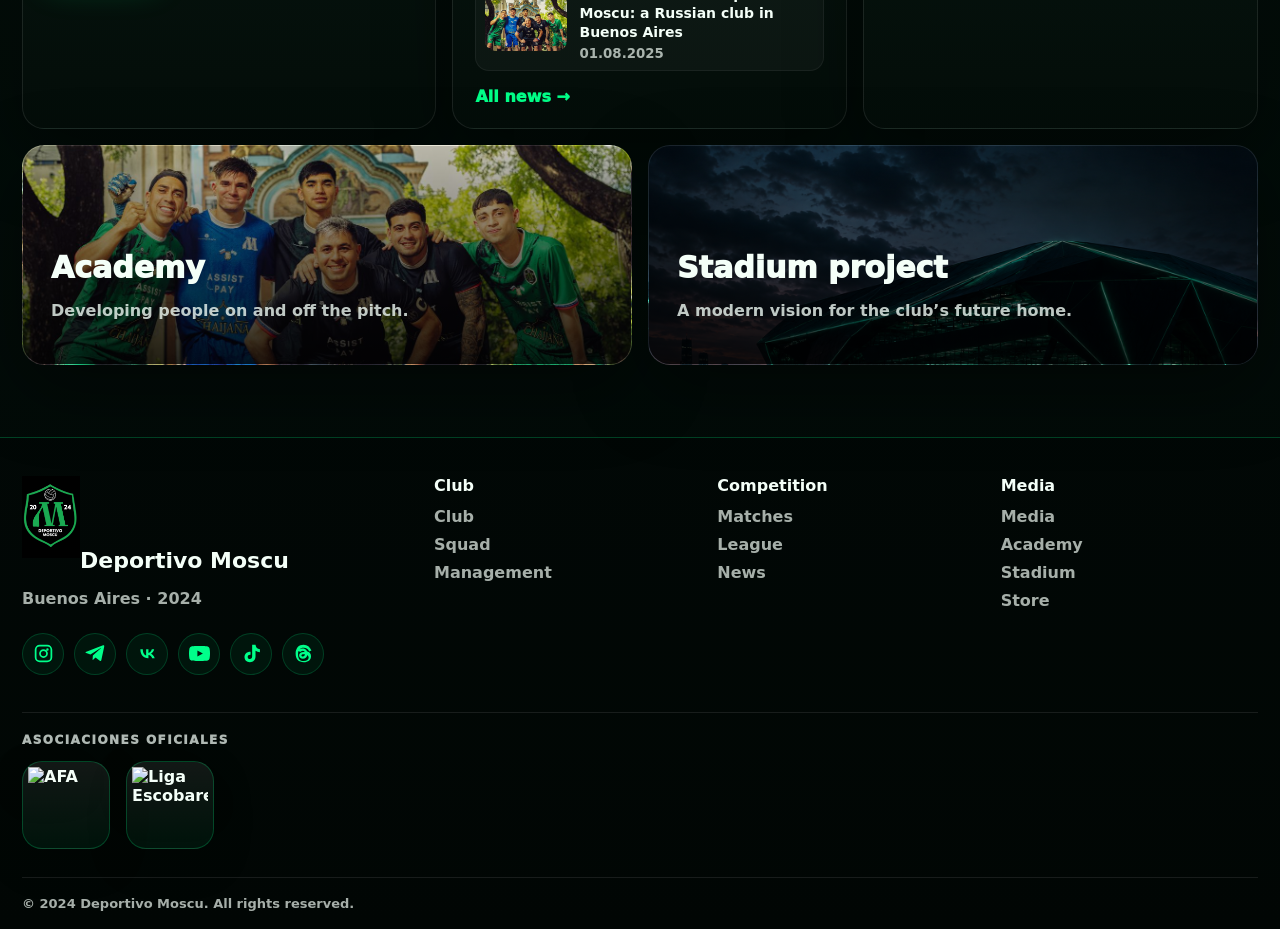
==== commit 3c00d2f7: "Add files via upload" ====
--- a/index.html
+++ b/index.html
@@ -6,9 +6,19 @@
   <title>Deportivo Moscu</title>
   <meta name="description" content="Sitio oficial de Deportivo Moscu, club de fútbol de Buenos Aires fundado en 2024." />
   <link rel="icon" href="images/logo.png" />
-  <link rel="stylesheet" href="style.css?v=dm20260617_staff1" />
+  <link rel="stylesheet" href="style.css?v=dm20260629_footerlogos1" />
 
   <style>
+    .stats-row,
+[data-render="home-stats"] {
+  display: none !important;
+  visibility: hidden !important;
+  height: 0 !important;
+  min-height: 0 !important;
+  margin: 0 !important;
+  padding: 0 !important;
+  overflow: hidden !important;
+}
     .u21-home-banner {
       margin: 28px auto 18px;
     }
@@ -151,6 +161,17 @@
     <div><h4 data-i18n="footer.comp">Competencia</h4><a href="matches.html" data-i18n="nav.matches">Partidos</a><a href="league.html" data-i18n="nav.league">Liga</a><a href="news.html" data-i18n="nav.news">Noticias</a></div>
     <div><h4 data-i18n="footer.media">Media</h4><a href="media.html" data-i18n="nav.media">Media</a><a href="academy.html" data-i18n="nav.academy">Academia</a><a href="stadium.html" data-i18n="nav.stadium">Estadio</a><a href="store.html" data-i18n="nav.store">Tienda</a></div>
   </div>
+  <div class="container footer-associations" aria-label="Asociaciones oficiales">
+    <p class="footer-associations-title">Asociaciones oficiales</p>
+    <div class="footer-associations-list">
+      <a class="footer-association-link footer-association-link--afa" href="https://www.afa.com.ar" target="_blank" rel="noopener noreferrer" aria-label="AFA - sitio oficial">
+        <img src="images/afa_logo.webp" alt="AFA" width="76" height="76" loading="lazy" decoding="async" />
+      </a>
+      <a class="footer-association-link footer-association-link--liga" href="https://ligaescobarense.ar" target="_blank" rel="noopener noreferrer" aria-label="Liga Escobarense - sitio oficial">
+        <img src="images/liga_escobarense_logo.webp" alt="Liga Escobarense" width="76" height="76" loading="lazy" decoding="async" />
+      </a>
+    </div>
+  </div>
   <div class="container footer-bottom">© 2024 Deportivo Moscu. <span data-i18n="footer.rights">Todos los derechos reservados.</span></div>
 </footer>
 
--- a/style.css
+++ b/style.css
@@ -1,2 +1,53 @@
 
 :root{--bg:#020806;--bg2:#06140e;--panel:#071a12;--panel2:#0a2519;--text:#f4fff8;--muted:rgba(244,255,248,.68);--green:#16e06f;--green2:#00ff88;--green3:#92ff54;--line:rgba(0,255,136,.24);--line2:rgba(255,255,255,.09);--shadow:0 24px 75px rgba(0,0,0,.42);--radius:22px}*{box-sizing:border-box}html{scroll-behavior:smooth}body{margin:0;background:radial-gradient(circle at top left,rgba(0,255,136,.11),transparent 33%),linear-gradient(180deg,#020806 0%,#03100b 42%,#020806 100%);color:var(--text);font-family:Inter,system-ui,-apple-system,BlinkMacSystemFont,"Segoe UI",Arial,sans-serif;font-weight:650}a{color:inherit;text-decoration:none}img{max-width:100%}.container{width:min(100% - 44px,1320px);margin:0 auto}.site-header{position:sticky;top:0;z-index:1000;background:rgba(2,8,6,.93);backdrop-filter:blur(14px);border-bottom:1px solid var(--line2)}.header-inner{height:88px;display:flex;align-items:center;gap:20px}.brand{display:flex;align-items:center;gap:14px;min-width:285px}.brand-logo{width:62px;height:62px;object-fit:contain;border:1px solid var(--line);border-radius:16px;padding:6px;background:rgba(0,255,136,.06)}.brand-name{font-size:24px;font-weight:950;letter-spacing:-.045em;line-height:1}.brand-name small{display:block;color:var(--muted);font-size:13px;letter-spacing:.09em;text-transform:uppercase;margin-top:5px}.main-nav{margin-left:auto;display:flex;align-items:center;gap:5px}.main-nav a,.lang-switch button{border:0;background:transparent;color:rgba(244,255,248,.78);font:inherit;font-size:14px;font-weight:950;cursor:pointer;border-radius:999px;padding:11px 13px;white-space:nowrap}.main-nav a:hover,.main-nav a.active,.lang-switch button:hover,.lang-switch button.active{color:var(--text);background:rgba(0,255,136,.10);box-shadow:inset 0 0 0 1px var(--line)}.lang-switch{display:flex;gap:2px;margin-left:8px;padding-left:10px;border-left:1px solid var(--line2)}.lang-switch button{font-size:12px;padding:9px 8px}.menu-toggle{display:none;margin-left:auto;width:46px;height:42px;border:1px solid var(--line);border-radius:12px;background:rgba(0,255,136,.07);align-items:center;justify-content:center;flex-direction:column;gap:5px}.menu-toggle span{width:20px;height:2px;background:#eafff2;border-radius:2px}.hero{position:relative;min-height:620px;display:flex;align-items:stretch;background-image:linear-gradient(90deg,rgba(2,8,6,.97) 0%,rgba(2,8,6,.86) 33%,rgba(2,8,6,.36) 67%,rgba(2,8,6,.18) 100%),var(--hero-desktop);background-position:center;background-size:cover;overflow:hidden}.hero:after{content:"";position:absolute;left:0;right:0;bottom:0;height:42%;background:linear-gradient(0deg,var(--bg),transparent)}.hero-shade{position:absolute;inset:0;background:radial-gradient(circle at 18% 28%,rgba(0,255,136,.14),transparent 37%)}.hero-content{position:relative;z-index:2;padding:92px 0 112px;align-self:center}.eyebrow{margin:0 0 14px;color:var(--green2);font-size:13px;font-weight:950;letter-spacing:.12em;text-transform:uppercase}.hero h1{max-width:760px;margin:0;font-size:clamp(58px,7.2vw,118px);line-height:.88;letter-spacing:-.07em}.hero h1 strong,.green{color:var(--green)}.hero-lead{max-width:610px;margin:24px 0 0;color:rgba(244,255,248,.86);font-size:20px;line-height:1.48;font-weight:700}.hero-actions{display:flex;gap:14px;margin-top:30px;flex-wrap:wrap}.btn{display:inline-flex;align-items:center;justify-content:center;min-height:48px;border-radius:12px;padding:0 24px;font-weight:950;font-size:14px}.btn-primary{background:linear-gradient(135deg,var(--green2),var(--green3));color:#00150b;box-shadow:0 10px 34px rgba(0,255,136,.22)}.btn-ghost{border:1px solid rgba(255,255,255,.22);background:rgba(0,0,0,.28)}.stats-row{display:grid;grid-template-columns:repeat(4,1fr);gap:14px;margin-top:-62px;position:relative;z-index:5}.stat-card{min-height:118px;border:1px solid var(--line);background:linear-gradient(180deg,rgba(9,38,25,.92),rgba(5,19,13,.92));border-radius:var(--radius);box-shadow:var(--shadow);display:flex;align-items:center;gap:16px;padding:22px}.stat-card b{font-size:40px;line-height:1}.stat-card span{display:block;color:var(--muted);font-size:13px;font-weight:950;text-transform:uppercase;letter-spacing:.08em}.home-layout{display:grid;grid-template-columns:1.05fr 1fr 1fr;gap:16px;margin-top:22px}.panel,.info-card,.promo-card{border:1px solid var(--line2);background:linear-gradient(180deg,rgba(8,26,19,.88),rgba(4,13,10,.9));border-radius:var(--radius);box-shadow:var(--shadow)}.panel{padding:22px}.panel h2,.section-head h2{margin:0 0 18px;font-size:clamp(28px,3.6vw,52px);line-height:1;letter-spacing:-.05em}.next-match{display:grid;grid-template-columns:1fr auto 1fr;gap:18px;align-items:center;text-align:center;padding:18px 0}.team-badge{display:grid;gap:9px;justify-items:center;font-size:12px;font-weight:950;text-transform:uppercase;color:rgba(244,255,248,.8)}.team-badge img{width:78px;height:78px;object-fit:contain}.vs{font-size:36px;font-weight:1000}.match-meta{text-align:center;color:var(--muted);font-size:13px;font-weight:800}.news-mini{display:grid;gap:11px}.news-mini a{display:grid;grid-template-columns:82px 1fr;gap:12px;align-items:center;padding:9px;border-radius:14px;background:rgba(255,255,255,.035);border:1px solid rgba(255,255,255,.06)}.news-mini img{width:82px;height:58px;object-fit:cover;border-radius:10px}.news-mini b{font-size:14px}.news-mini small{display:block;color:var(--muted);margin-top:5px}.mini-players{display:grid;grid-template-columns:repeat(4,1fr);gap:10px}.mini-player{border:1px solid var(--line2);border-radius:14px;overflow:hidden;background:rgba(255,255,255,.035)}.mini-player img{width:100%;aspect-ratio:3/3.6;object-fit:cover;object-position:top center}.mini-player div{padding:9px}.mini-player b{font-size:12px}.mini-player small{display:block;color:var(--muted);font-size:10px;margin-top:3px}.text-link{display:inline-flex;margin-top:16px;color:var(--green2);font-weight:950}.promo-grid{display:grid;grid-template-columns:1fr 1fr;gap:16px;margin-top:16px;margin-bottom:72px}.promo-card{min-height:220px;padding:28px;display:flex;flex-direction:column;justify-content:flex-end;overflow:hidden;position:relative}.promo-card:before{content:"";position:absolute;inset:0;background:linear-gradient(0deg,rgba(0,0,0,.82),rgba(0,0,0,.2));z-index:1}.promo-card.photo{background:url('images/team-main.jpg') center/cover}.promo-card.stadium{background:url('stadium/stadium-hero.png') center/cover}.promo-card span,.promo-card p{position:relative;z-index:2}.promo-card span{font-size:30px;font-weight:1000}.promo-card p{max-width:520px;color:rgba(244,255,248,.78);font-weight:700}.page-stack{padding:72px 0 86px}.section-head{max-width:920px;margin-bottom:28px}.section-head.short{margin-top:34px}.section-head p:first-child{margin:0 0 10px;color:var(--green2);font-weight:950;letter-spacing:.12em;text-transform:uppercase;font-size:13px}.section-head p{color:var(--muted);font-size:18px;line-height:1.62;font-weight:650}.timeline{display:grid;grid-template-columns:repeat(4,1fr);gap:14px;margin:24px 0}.timeline div,.info-card{padding:22px}.timeline div{border:1px solid var(--line);border-radius:var(--radius);background:rgba(6,21,15,.72)}.timeline span{color:var(--green2);font-weight:1000}.timeline h3,.info-card h3{margin:10px 0 8px;font-size:22px;letter-spacing:-.03em}.timeline p,.info-card p,.info-card li{color:var(--muted);line-height:1.55;font-weight:650}.card-grid{display:grid;gap:16px;margin-top:16px}.card-grid.three{grid-template-columns:repeat(3,1fr)}.card-grid.four{grid-template-columns:repeat(4,1fr)}.logo-card img{width:110px;margin-top:20px}.filters{display:flex;gap:10px;flex-wrap:wrap;margin:20px 0 24px}.filters button{border:1px solid var(--line);background:rgba(255,255,255,.035);color:var(--text);border-radius:999px;padding:12px 18px;font-weight:950;cursor:pointer}.filters button.active{background:var(--green2);color:#00140a}.players-grid{display:grid;grid-template-columns:repeat(5,1fr);gap:14px}.player-card{border:1px solid var(--line2);border-radius:18px;background:rgba(6,20,15,.86);overflow:hidden;box-shadow:var(--shadow)}.player-card img{width:100%;aspect-ratio:3/4.1;object-fit:cover;object-position:top center;background:#07110d}.player-info{padding:14px}.player-top{display:flex;justify-content:space-between;gap:10px}.player-top b{font-size:16px}.num{color:var(--green2);font-size:26px;font-weight:1000}.player-info p{margin:8px 0 0;color:var(--muted);font-size:13px;font-weight:700}.empty-card{grid-column:1/-1;border:1px solid var(--line2);border-radius:18px;padding:28px;text-align:center;color:var(--muted);background:rgba(6,20,15,.72)}.matches-list{display:grid;gap:12px}.match-row{display:grid;grid-template-columns:110px 1fr auto;gap:16px;align-items:center;padding:18px;border:1px solid var(--line2);border-radius:16px;background:rgba(6,20,15,.76)}.match-row b{font-size:18px}.match-row small{color:var(--muted);font-weight:800}.score{font-size:22px;font-weight:1000;color:var(--green2)}.table-wrap{overflow:auto;border:1px solid var(--line2);border-radius:18px;background:rgba(6,20,15,.78)}.league-table{width:100%;border-collapse:collapse;min-width:760px}.league-table th,.league-table td{padding:16px;border-bottom:1px solid var(--line2);text-align:left}.league-table th{color:var(--green2);font-size:12px;text-transform:uppercase;letter-spacing:.08em}.league-table tr.moscu{background:rgba(0,255,136,.09)}.news-grid{display:grid;grid-template-columns:repeat(3,1fr);gap:16px}.news-card{border:1px solid var(--line2);border-radius:18px;background:rgba(6,20,15,.82);overflow:hidden;box-shadow:var(--shadow)}.news-card img{width:100%;aspect-ratio:16/9;object-fit:cover}.news-card div{padding:18px}.news-card small{color:var(--green2);font-weight:950}.news-card h3{margin:9px 0;font-size:21px}.news-card p{color:var(--muted);line-height:1.55;font-weight:650}.staff-grid{display:grid;grid-template-columns:repeat(5,1fr);gap:16px}.staff-card{border:1px solid var(--line2);border-radius:18px;padding:20px;background:rgba(6,20,15,.82);min-height:260px;display:flex;flex-direction:column;box-shadow:var(--shadow)}.staff-photo{height:120px;border-radius:14px;background:radial-gradient(circle at 40% 20%,rgba(0,255,136,.18),transparent 42%),linear-gradient(135deg,#0b1f17,#030806);display:grid;place-items:center;margin-bottom:16px}.staff-photo img{width:72px}.staff-card h3{margin:0;font-size:20px}.staff-card b{color:var(--green2);font-size:13px;margin:7px 0 12px}.staff-card p{color:var(--muted);line-height:1.5;font-weight:650}.wide-photo{width:100%;border-radius:22px;border:1px solid var(--line2);box-shadow:var(--shadow);margin-top:24px;max-height:560px;object-fit:cover}.site-footer{border-top:1px solid var(--line);padding:38px 0 18px;background:rgba(0,0,0,.28)}.footer-grid{display:grid;grid-template-columns:1.5fr repeat(3,1fr);gap:26px}.footer-logo{width:58px;margin-bottom:10px}.footer-grid strong{font-size:22px}.footer-grid p,.footer-grid a{color:var(--muted);font-weight:650}.footer-grid a{display:block;margin:9px 0}.footer-grid h4{margin:0 0 12px}.socials{display:flex;gap:10px;margin-top:14px}.socials span{width:30px;height:30px;border:1px solid var(--line2);border-radius:50%;display:grid;place-items:center;color:var(--green2);font-size:11px;font-weight:950}.footer-bottom{margin-top:28px;padding-top:18px;border-top:1px solid var(--line2);color:var(--muted);font-size:13px}@media(max-width:1200px){.brand{min-width:240px}.brand-name{font-size:21px}.main-nav a{font-size:13px;padding:10px 10px}.staff-grid{grid-template-columns:repeat(3,1fr)}.players-grid{grid-template-columns:repeat(4,1fr)}}@media(max-width:1050px){.menu-toggle{display:flex}.main-nav{position:fixed;left:16px;right:16px;top:98px;display:none;flex-direction:column;align-items:stretch;background:rgba(2,7,5,.97);border:1px solid var(--line);border-radius:18px;padding:14px;box-shadow:var(--shadow)}.main-nav.open{display:flex}.main-nav a{padding:13px}.lang-switch{border-left:0;border-top:1px solid var(--line2);margin:8px 0 0;padding:12px 0 0}.home-layout,.card-grid.three,.card-grid.four,.news-grid{grid-template-columns:1fr 1fr}.players-grid{grid-template-columns:repeat(3,1fr)}.stats-row{grid-template-columns:repeat(2,1fr)}.timeline{grid-template-columns:1fr 1fr}.staff-grid{grid-template-columns:repeat(2,1fr)}}@media(max-width:680px){.container{width:min(100% - 22px,1240px)}.header-inner{height:78px}.brand{min-width:0}.brand-name{font-size:18px}.brand-logo{width:50px;height:50px}.main-nav{top:86px}.hero{min-height:520px;background-image:linear-gradient(90deg,rgba(2,7,5,.96),rgba(2,7,5,.7)),var(--hero-mobile)}.hero-content{padding:58px 0 72px}.hero h1{font-size:clamp(48px,15vw,70px)}.hero-lead{font-size:17px}.stats-row{grid-template-columns:1fr;margin-top:-36px}.stat-card{min-height:90px}.home-layout,.promo-grid,.card-grid.three,.card-grid.four,.news-grid,.staff-grid,.timeline{grid-template-columns:1fr}.players-grid{grid-template-columns:1fr 1fr}.mini-players{grid-template-columns:1fr 1fr}.match-row{grid-template-columns:1fr;gap:8px}.footer-grid{grid-template-columns:1fr}.section-head p{font-size:16px}.next-match{grid-template-columns:1fr}.vs{font-size:28px}}@media(max-width:420px){.players-grid{grid-template-columns:1fr}.hero-actions .btn{width:100%}}
+
+/* Footer official associations: AFA + Liga Escobarense */
+.footer-associations{
+  margin-top:28px;
+  padding-top:20px;
+  border-top:1px solid var(--line2);
+}
+.footer-associations-title{
+  margin:0 0 14px;
+  color:rgba(244,255,248,.72);
+  font-size:12px;
+  font-weight:950;
+  letter-spacing:.12em;
+  text-transform:uppercase;
+}
+.footer-associations-list{
+  display:flex;
+  align-items:center;
+  gap:16px;
+  flex-wrap:wrap;
+}
+.footer-association-link{
+  display:inline-flex;
+  align-items:center;
+  justify-content:center;
+  width:88px;
+  height:88px;
+  border-radius:20px;
+  border:1px solid rgba(0,255,136,.22);
+  background:linear-gradient(180deg,rgba(255,255,255,.075),rgba(0,255,136,.055));
+  box-shadow:0 14px 38px rgba(0,0,0,.22);
+  transition:transform .18s ease,border-color .18s ease,background .18s ease;
+}
+.footer-association-link:hover{
+  transform:translateY(-3px);
+  border-color:rgba(0,255,136,.52);
+  background:linear-gradient(180deg,rgba(255,255,255,.12),rgba(0,255,136,.1));
+}
+.footer-association-link img{
+  display:block;
+  width:76px;
+  height:76px;
+  object-fit:contain;
+  filter:drop-shadow(0 8px 16px rgba(0,0,0,.26));
+}
+@media(max-width:680px){
+  .footer-associations{margin-top:22px;padding-top:18px}
+  .footer-associations-list{gap:12px}
+  .footer-association-link{width:74px;height:74px;border-radius:16px}
+  .footer-association-link img{width:62px;height:62px}
+}
